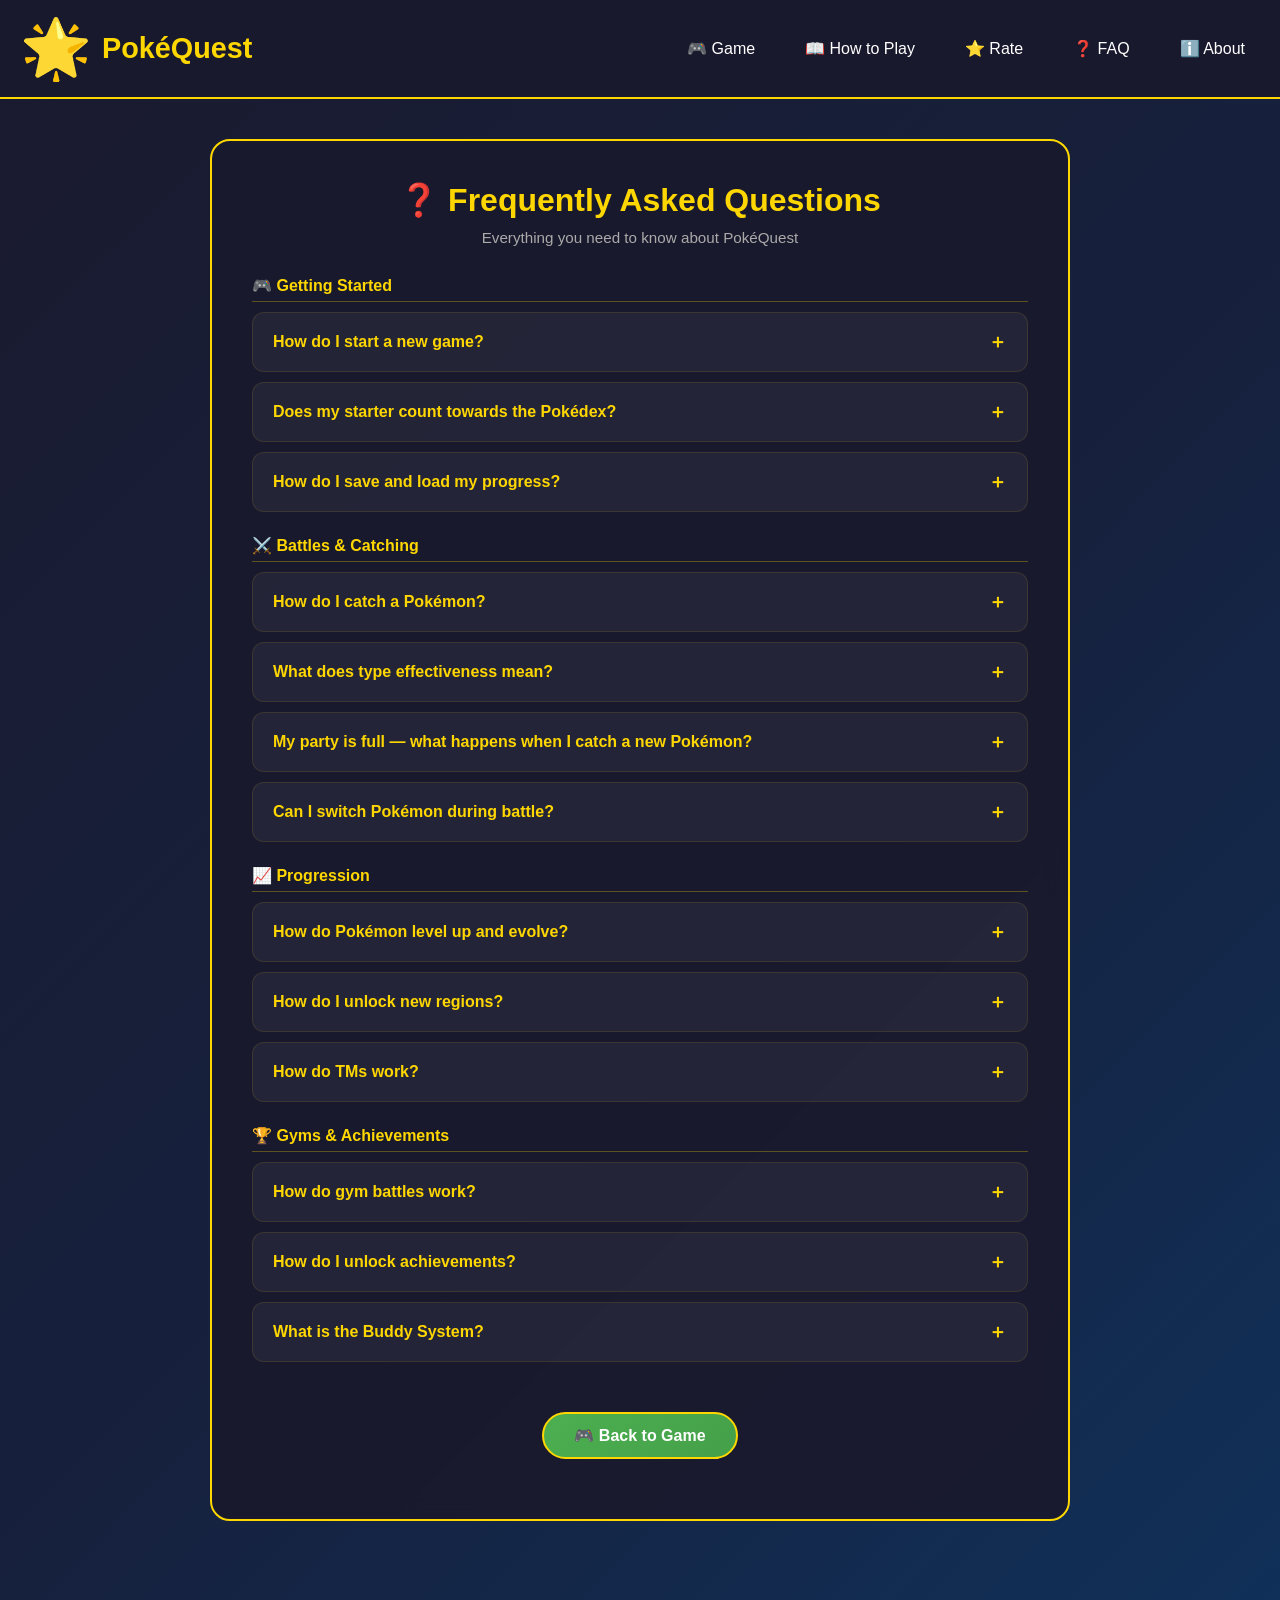
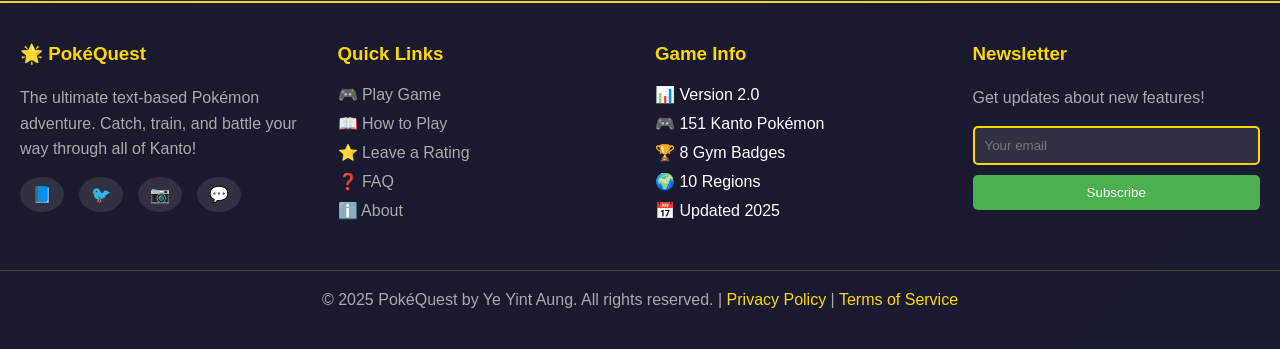
==== pokequest(main)/how-to-play.html @ 94826c42 "Add files via upload" ====
<!DOCTYPE html>
<html lang="en">
<head>
    <meta charset="UTF-8">
    <meta name="viewport" content="width=device-width, initial-scale=1.0">
    <title>PokéQuest - FAQ</title>
    <style>
        * { margin:0; padding:0; box-sizing:border-box; }
        body { font-family:'Segoe UI',Tahoma,Geneva,Verdana,sans-serif; background:linear-gradient(135deg,#1a1a2e 0%,#16213e 50%,#0f3460 100%); min-height:100vh; color:#fff; display:flex; flex-direction:column; }
        .site-header { background:rgba(26,26,46,0.95); backdrop-filter:blur(10px); border-bottom:2px solid #ffd700; padding:15px 0; width:100%; }
        .header-container { max-width:1400px; margin:0 auto; padding:0 20px; display:flex; justify-content:space-between; align-items:center; flex-wrap:wrap; gap:15px; }
        .logo a { display:flex; align-items:center; gap:10px; text-decoration:none; font-size:1.8em; font-weight:bold; color:#ffd700; }
        .main-nav ul { display:flex; gap:20px; list-style:none; flex-wrap:wrap; }
        .nav-link { color:white; text-decoration:none; padding:8px 15px; border-radius:20px; transition:all 0.3s; }
        .nav-link:hover { background:rgba(255,215,0,0.2); color:#ffd700; }
        .faq-container { max-width:860px; margin:40px auto; background:rgba(26,26,46,0.95); backdrop-filter:blur(10px); border-radius:20px; padding:40px; border:2px solid #ffd700; flex:1; width:calc(100% - 40px); }
        h1 { color:#ffd700; text-align:center; margin-bottom:10px; font-size:2em; }
        .subtitle { color:#aaa; text-align:center; margin-bottom:30px; font-size:0.95em; }
        .faq-category { color:#ffd700; font-size:1em; font-weight:bold; margin:24px 0 10px; padding-bottom:6px; border-bottom:1px solid rgba(255,215,0,0.3); }
        .faq-item { background:rgba(255,255,255,0.05); border-radius:12px; margin:10px 0; border:1px solid rgba(255,215,0,0.1); overflow:hidden; transition:border-color 0.2s; }
        .faq-item:hover { border-color:rgba(255,215,0,0.4); }
        .faq-question { font-weight:bold; color:#ffd700; padding:16px 20px; cursor:pointer; display:flex; justify-content:space-between; align-items:center; user-select:none; }
        .faq-question::after { content:'＋'; font-size:1.2em; color:#ffd700; transition:transform 0.3s; }
        .faq-item.active .faq-question::after { transform:rotate(45deg); }
        .faq-answer { color:#ddd; line-height:1.7; display:none; padding:0 20px 16px; }
        .faq-item.active .faq-answer { display:block; }
        .faq-answer strong { color:#fff; }
        .faq-answer code { background:rgba(255,215,0,0.15); color:#ffd700; padding:1px 5px; border-radius:4px; font-family:monospace; }
        .tip { background:rgba(255,215,0,0.08); border-left:3px solid #ffd700; padding:8px 12px; border-radius:0 8px 8px 0; margin-top:8px; font-size:0.9em; color:#ffd700; }
        .back-button { display:inline-block; padding:12px 30px; background:linear-gradient(135deg,#4CAF50,#45a049); color:white; text-decoration:none; border-radius:25px; font-weight:bold; border:2px solid #ffd700; margin:20px 0; }
        .site-footer { background:rgba(26,26,46,0.95); border-top:2px solid #ffd700; color:white; margin-top:40px; padding:40px 0 20px; }
        .footer-container { max-width:1400px; margin:0 auto; padding:0 20px; display:grid; grid-template-columns:repeat(4,1fr); gap:30px; }
        .footer-section h3 { color:#ffd700; margin-bottom:20px; }
        .footer-section p { color:#aaa; line-height:1.6; margin-bottom:15px; }
        .footer-section ul { list-style:none; }
        .footer-section ul li { margin:10px 0; }
        .footer-section ul li a { color:#aaa; text-decoration:none; transition:color 0.3s; }
        .footer-section ul li a:hover { color:#ffd700; }
        .social-links { display:flex; gap:15px; }
        .social-link { display:inline-block; padding:8px 12px; background:rgba(255,255,255,0.1); border-radius:50%; color:white; text-decoration:none; }
        .social-link:hover { background:#ffd700; color:#333; }
        .footer-bottom { text-align:center; padding:20px; border-top:1px solid rgba(255,215,0,0.2); color:#aaa; margin-top:40px; }
        .footer-bottom a { color:#ffd700; text-decoration:none; }
        @media(max-width:768px){ .header-container{flex-direction:column;text-align:center;} .main-nav ul{justify-content:center;} .footer-container{grid-template-columns:1fr;text-align:center;} }
    </style>
</head>
<body>
<header class="site-header">
    <div class="header-container">
        <div class="logo"><a href="index.html"><span style="font-size:2em;">🌟</span><span style="color:#ffd700;">PokéQuest</span></a></div>
        <nav class="main-nav"><ul>
            <li><a href="index.html" class="nav-link">🎮 Game</a></li>
            <li><a href="how-to-play.html" class="nav-link">📖 How to Play</a></li>
            <li><a href="rating.html" class="nav-link">⭐ Rate</a></li>
            <li><a href="faq.html" class="nav-link">❓ FAQ</a></li>
            <li><a href="about.html" class="nav-link">ℹ️ About</a></li>
        </ul></nav>
    </div>
</header>

<div class="faq-container">
    <h1>❓ Frequently Asked Questions</h1>
    <p class="subtitle">Everything you need to know about PokéQuest</p>

    <div class="faq-category">🎮 Getting Started</div>

    <div class="faq-item" onclick="this.classList.toggle('active')">
        <div class="faq-question">How do I start a new game?</div>
        <div class="faq-answer">Click <strong>New Game</strong> on the main menu. You'll be asked to choose one of three starter Pokémon — Bulbasaur (Grass), Charmander (Fire), or Squirtle (Water). Your starter choice affects your early battles, so pick one that suits your style! Once chosen, click <strong>Explore</strong> to begin your adventure.</div>
    </div>

    <div class="faq-item" onclick="this.classList.toggle('active')">
        <div class="faq-question">Does my starter count towards the Pokédex?</div>
        <div class="faq-answer">No — your starter Pokémon is given to you as a gift and does <strong>not</strong> count towards your Pokédex. Only Pokémon you catch in the wild are recorded. This is intentional so the "First Catch!" achievement feels earned.</div>
    </div>

    <div class="faq-item" onclick="this.classList.toggle('active')">
        <div class="faq-question">How do I save and load my progress?</div>
        <div class="faq-answer">Click <strong>💾 Save</strong> to download a <code>.json</code> save file to your device. To continue later, click <strong>📂 Load</strong> and select your save file. Your game also <strong>auto-saves to your browser</strong> every 60 seconds — but always use the file save before closing the tab, as browser storage can be cleared. <div class="tip">💡 Tip: Name your save files clearly so you can find them easily!</div></div>
    </div>

    <div class="faq-category">⚔️ Battles &amp; Catching</div>

    <div class="faq-item" onclick="this.classList.toggle('active')">
        <div class="faq-question">How do I catch a Pokémon?</div>
        <div class="faq-answer">When a wild Pokémon appears, select your fighter then use the <strong>⚔️ Move</strong> button to attack it. Lower its HP to increase your catch chance, then throw a Pokéball from the battle screen. The catch rates are: <strong>Poké Ball 30%</strong>, <strong>Great Ball 50%</strong>, <strong>Ultra Ball 70%</strong>, <strong>Master Ball 100%</strong>. Getting the enemy below 10% HP gives a massive catch bonus! <div class="tip">💡 Tip: Watch the "Catch: X%" display on the enemy card — it updates in real time.</div></div>
    </div>

    <div class="faq-item" onclick="this.classList.toggle('active')">
        <div class="faq-question">What does type effectiveness mean?</div>
        <div class="faq-answer">Each Pokémon has a type (Fire, Water, Grass, Electric, etc.) and moves deal extra or reduced damage depending on the target's type. The move selection screen shows a badge on every move: <strong style="color:#ffaa00;">⚡ Super Effective (×2)</strong>, <strong style="color:#88ee88;">▲ Effective (×1.5)</strong>, <strong style="color:#aaa;">— Normal</strong>, <strong style="color:#88aaff;">▼ Not Very Effective (×0.5)</strong>, or <strong style="color:#888;">✗ No Effect (×0)</strong>. Always choose super effective moves when you can!</div>
    </div>

    <div class="faq-item" onclick="this.classList.toggle('active')">
        <div class="faq-question">My party is full — what happens when I catch a new Pokémon?</div>
        <div class="faq-answer">Your party holds up to <strong>6 Pokémon</strong>. If you catch one while your party is full, it is automatically sent to the <strong>🖥️ PC Box</strong>. You'll see a message saying "Caught X! Party full — sent to PC." Use the PC Box button to manage your stored Pokémon and swap them into your party.</div>
    </div>

    <div class="faq-item" onclick="this.classList.toggle('active')">
        <div class="faq-question">Can I switch Pokémon during battle?</div>
        <div class="faq-answer">Yes — click the <strong>🔄 Switch</strong> button in battle to choose a different Pokémon from your party. Fainted Pokémon (0 HP) cannot be selected. Switching doesn't use your turn, but the enemy still attacks after you switch.</div>
    </div>

    <div class="faq-category">📈 Progression</div>

    <div class="faq-item" onclick="this.classList.toggle('active')">
        <div class="faq-question">How do Pokémon level up and evolve?</div>
        <div class="faq-answer">Your Pokémon gain XP from winning battles and catching wild Pokémon. When they accumulate enough XP (level × 50), they level up automatically — gaining higher HP and Attack. At certain levels they evolve into stronger forms, gaining better stats and a new appearance. You can also use a <strong>🍬 Rare Candy</strong> from the shop to instantly level up any Pokémon.</div>
    </div>

    <div class="faq-item" onclick="this.classList.toggle('active')">
        <div class="faq-question">How do I unlock new regions?</div>
        <div class="faq-answer">Regions unlock automatically when your strongest Pokémon reaches the required level. The order is: <strong>Kanto Forest (Lv.1) → Mountains (Lv.21) → Coast (Lv.36) → City (Lv.46) → Plains (Lv.48) → Fuchsia (Lv.52) → Volcano (Lv.56) → Lavender Tower (Lv.66) → Safari Zone (Lv.76) → Victory Road (Lv.86)</strong>. A notification appears when a new region unlocks.</div>
    </div>

    <div class="faq-item" onclick="this.classList.toggle('active')">
        <div class="faq-question">How do TMs work?</div>
        <div class="faq-answer">TMs (Technical Machines) teach powerful moves to your Pokémon. Buy them from the <strong>🏪 Shop</strong> under the TMs tab. To use one, go to your Pokémon's detail page (tap any Pokémon in your party list) and press <strong>📀 Use TM</strong>. If your Pokémon already has 4 moves, you'll be asked which move to replace. TMs are not consumed — you keep them after teaching.</div>
    </div>

    <div class="faq-category">🏆 Gyms &amp; Achievements</div>

    <div class="faq-item" onclick="this.classList.toggle('active')">
        <div class="faq-question">How do gym battles work?</div>
        <div class="faq-answer">Each region (except Kanto Forest and Safari Zone) has a Gym Leader. Once you unlock a region, press the <strong>🏆 Gym</strong> button to challenge them. Select your Pokémon, then use the Move button to pick attacks — just like wild battles. Beating the leader earns a <strong>badge</strong> and credits. There are <strong>8 gyms</strong> total: Brock, Misty, Lt. Surge, Erika, Koga, Blaine, Sabrina, and Champion Lance.</div>
    </div>

    <div class="faq-item" onclick="this.classList.toggle('active')">
        <div class="faq-question">How do I unlock achievements?</div>
        <div class="faq-answer">Achievements unlock automatically as you play — catching Pokémon, winning battles, earning badges, evolving Pokémon, and more. When one unlocks, a toast notification appears in the top-right corner. View all 18 achievements and your progress by clicking the <strong>🏆 Achievements</strong> button.</div>
    </div>

    <div class="faq-item" onclick="this.classList.toggle('active')">
        <div class="faq-question">What is the Buddy System?</div>
        <div class="faq-answer">Open a Pokémon's detail page and tap <strong>🤝 Make Buddy</strong> to set it as your walking partner. As you explore, your buddy gains happiness. Higher happiness unlocks bonuses like bonus items and battle boosts. You can see your buddy's happiness bar in the sidebar.</div>
    </div>

    <div style="text-align:center;margin-top:30px;">
        <a href="index.html" class="back-button">🎮 Back to Game</a>
    </div>
</div>

<footer class="site-footer">
    <div class="footer-container">
        <div class="footer-section">
            <h3>🌟 PokéQuest</h3>
            <p>The ultimate text-based Pokémon adventure. Catch, train, and battle your way through all of Kanto!</p>
            <div class="social-links">
                <a href="#" class="social-link">📘</a>
                <a href="#" class="social-link">🐦</a>
                <a href="#" class="social-link">📷</a>
                <a href="#" class="social-link">💬</a>
            </div>
        </div>
        <div class="footer-section">
            <h3>Quick Links</h3>
            <ul>
                <li><a href="index.html">🎮 Play Game</a></li>
                <li><a href="how-to-play.html">📖 How to Play</a></li>
                <li><a href="rating.html">⭐ Leave a Rating</a></li>
                <li><a href="faq.html">❓ FAQ</a></li>
                <li><a href="about.html">ℹ️ About</a></li>
            </ul>
        </div>
        <div class="footer-section">
            <h3>Game Info</h3>
            <ul>
                <li>📊 Version 2.0</li>
                <li>🎮 151 Kanto Pokémon</li>
                <li>🏆 8 Gym Badges</li>
                <li>🌍 10 Regions</li>
                <li>📅 Updated 2025</li>
            </ul>
        </div>
        <div class="footer-section">
            <h3>Newsletter</h3>
            <p>Get updates about new features!</p>
            <form onsubmit="event.preventDefault();alert('Thanks for subscribing!');this.reset();">
                <input type="email" placeholder="Your email" style="width:100%;padding:10px;margin-bottom:10px;border:2px solid #ffd700;border-radius:5px;background:rgba(255,255,255,0.1);color:white;">
                <button type="submit" style="width:100%;padding:10px;background:#4CAF50;border:none;border-radius:5px;color:white;cursor:pointer;">Subscribe</button>
            </form>
        </div>
    </div>
    <div class="footer-bottom">
        <p>&copy; 2025 PokéQuest by Ye Yint Aung. All rights reserved. | <a href="#">Privacy Policy</a> | <a href="#">Terms of Service</a></p>
    </div>
</footer>
</body>
</html>
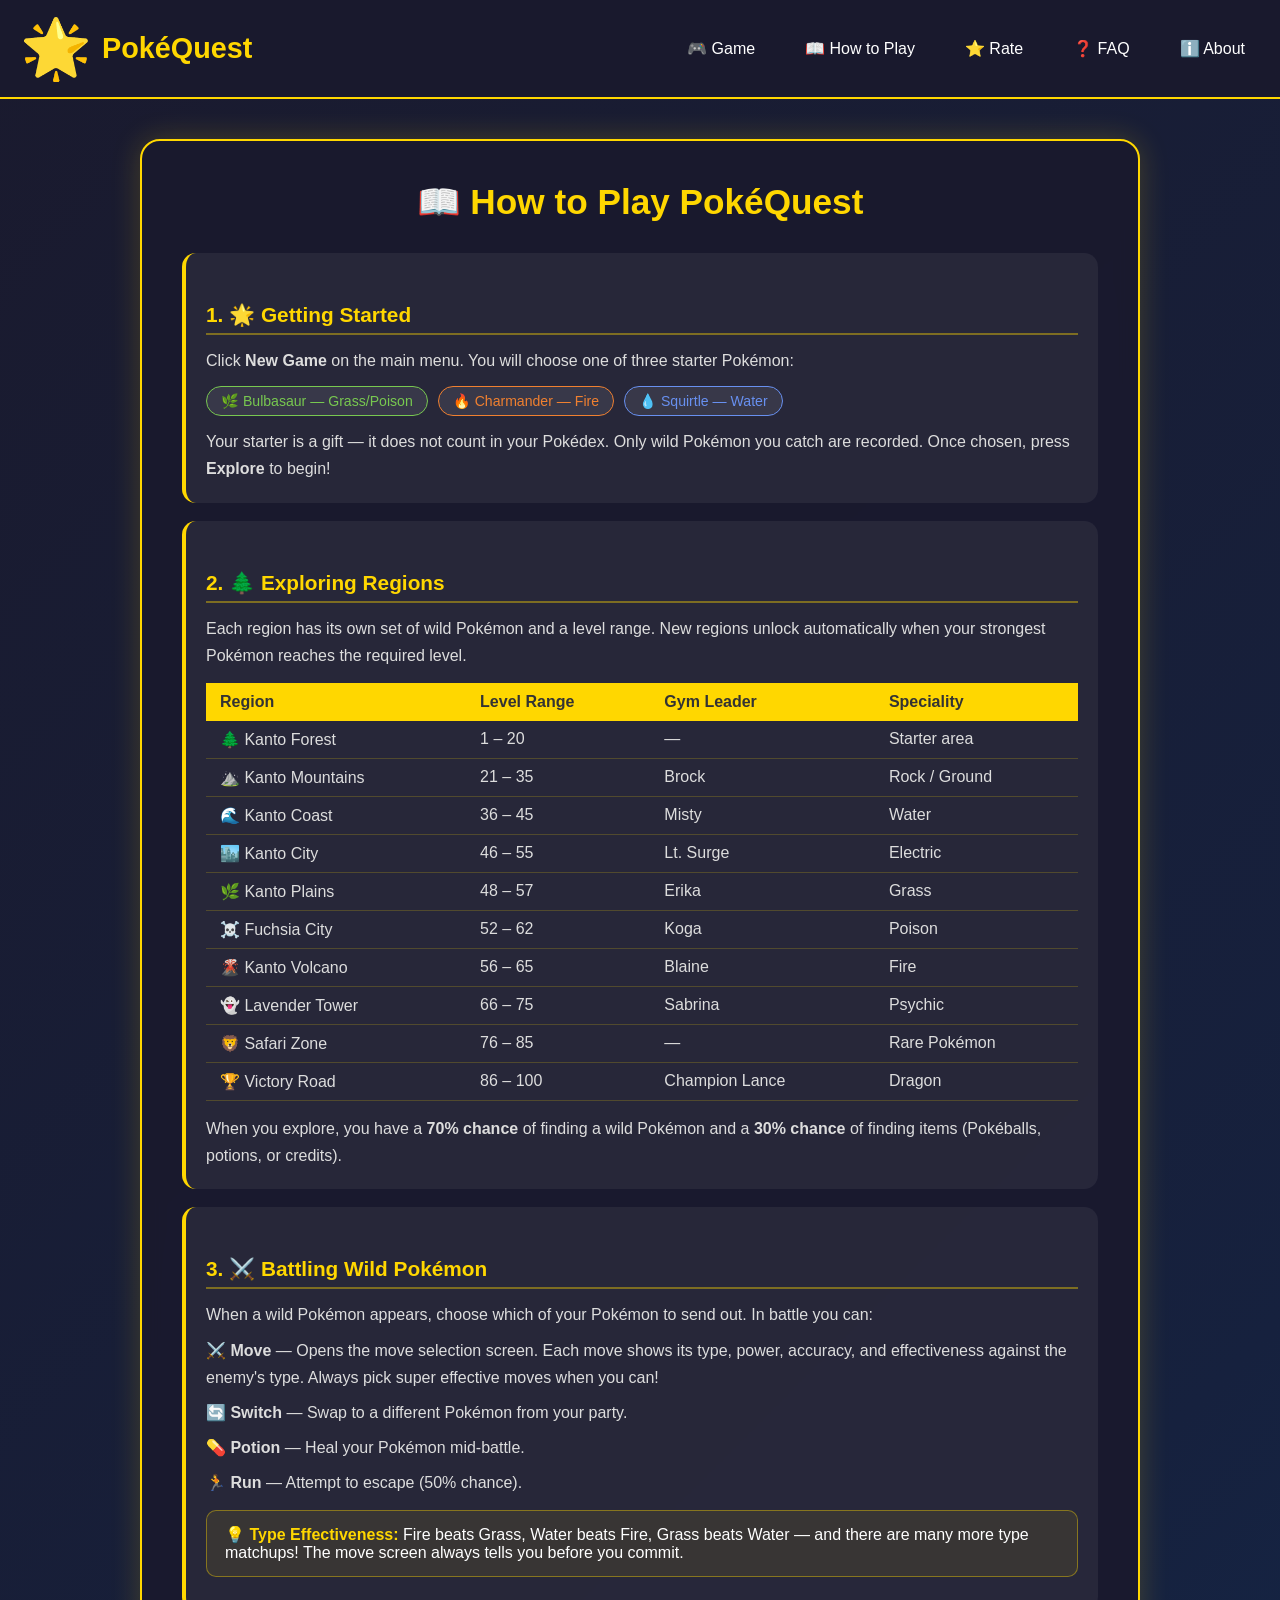
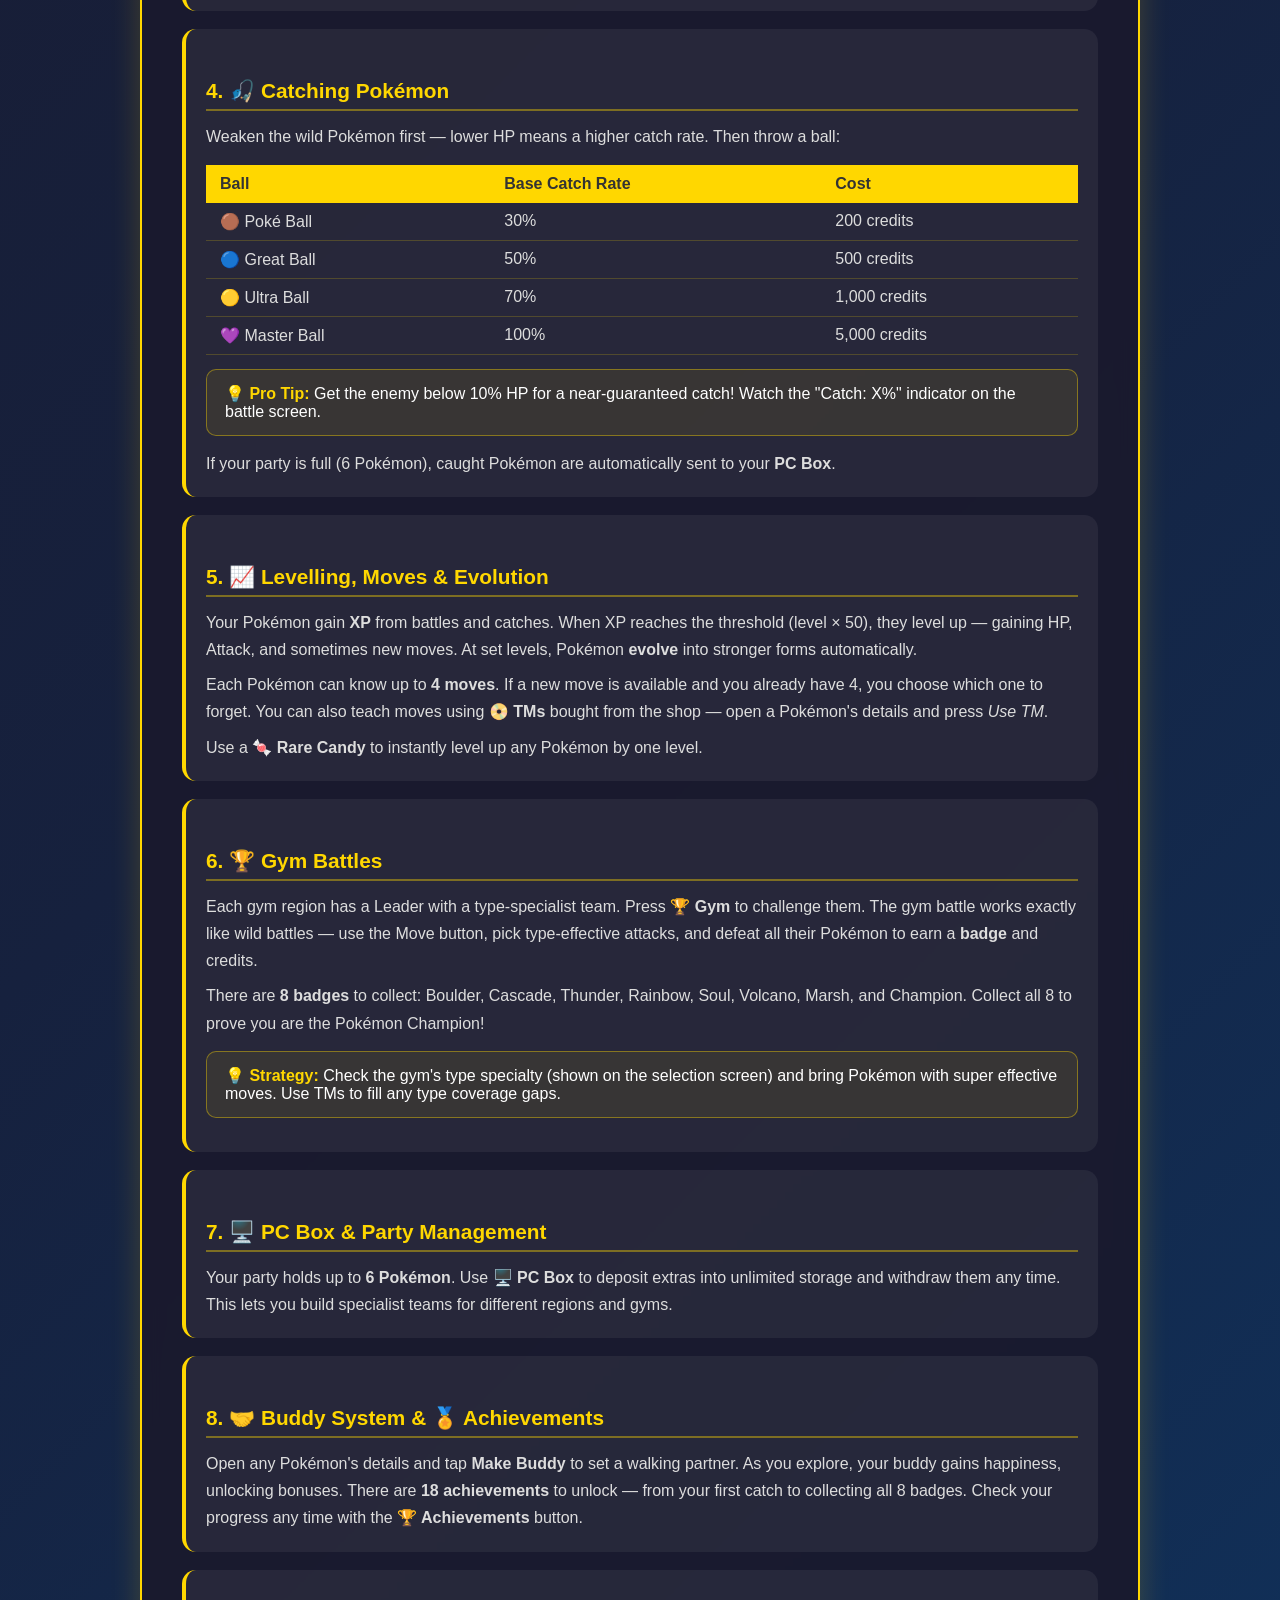
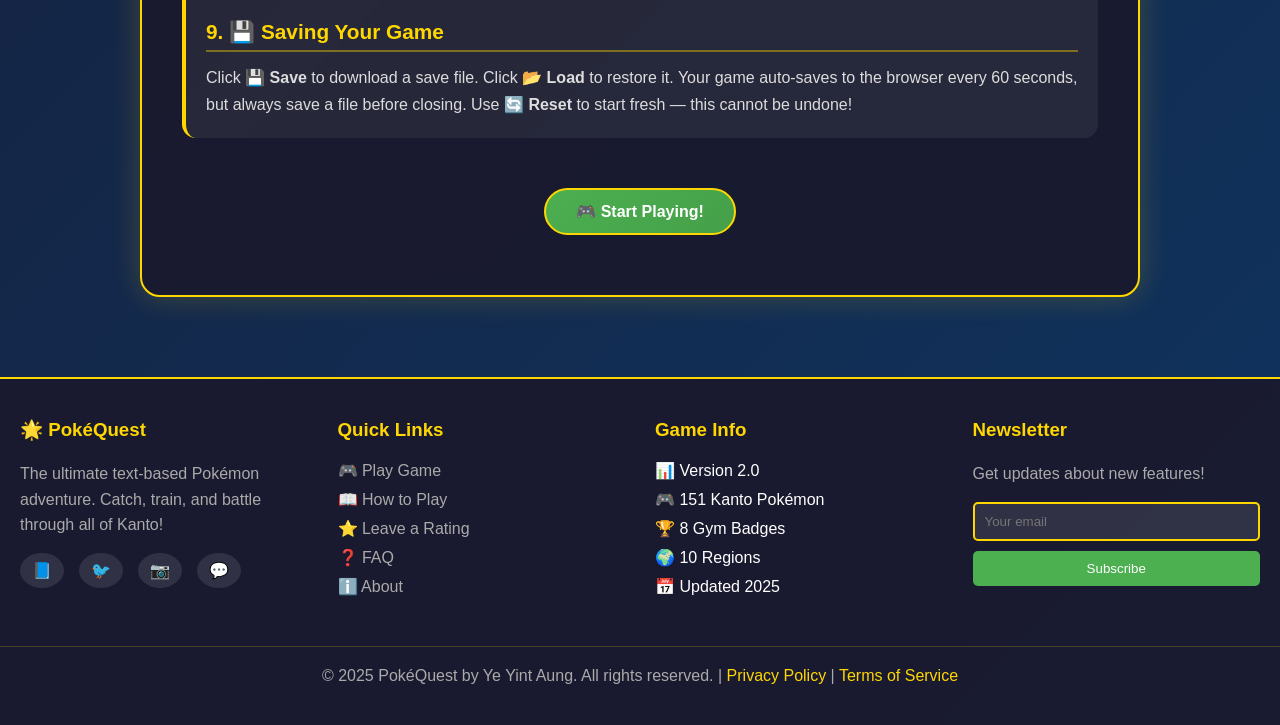
==== commit adf1c08d: "wrong file uploaded Updated the how-to-play page to provide detailed gameplay instructions and tips." ====
--- a/pokequest(main)/how-to-play.html
+++ b/pokequest(main)/how-to-play.html
@@ -3,30 +3,32 @@
 <head>
     <meta charset="UTF-8">
     <meta name="viewport" content="width=device-width, initial-scale=1.0">
-    <title>PokéQuest - FAQ</title>
+    <title>PokéQuest - How to Play</title>
     <style>
         * { margin:0; padding:0; box-sizing:border-box; }
         body { font-family:'Segoe UI',Tahoma,Geneva,Verdana,sans-serif; background:linear-gradient(135deg,#1a1a2e 0%,#16213e 50%,#0f3460 100%); min-height:100vh; color:#fff; display:flex; flex-direction:column; }
-        .site-header { background:rgba(26,26,46,0.95); backdrop-filter:blur(10px); border-bottom:2px solid #ffd700; padding:15px 0; width:100%; }
+        .site-header { background:rgba(26,26,46,0.95); backdrop-filter:blur(10px); border-bottom:2px solid #ffd700; padding:15px 0; }
         .header-container { max-width:1400px; margin:0 auto; padding:0 20px; display:flex; justify-content:space-between; align-items:center; flex-wrap:wrap; gap:15px; }
         .logo a { display:flex; align-items:center; gap:10px; text-decoration:none; font-size:1.8em; font-weight:bold; color:#ffd700; }
         .main-nav ul { display:flex; gap:20px; list-style:none; flex-wrap:wrap; }
         .nav-link { color:white; text-decoration:none; padding:8px 15px; border-radius:20px; transition:all 0.3s; }
         .nav-link:hover { background:rgba(255,215,0,0.2); color:#ffd700; }
-        .faq-container { max-width:860px; margin:40px auto; background:rgba(26,26,46,0.95); backdrop-filter:blur(10px); border-radius:20px; padding:40px; border:2px solid #ffd700; flex:1; width:calc(100% - 40px); }
-        h1 { color:#ffd700; text-align:center; margin-bottom:10px; font-size:2em; }
-        .subtitle { color:#aaa; text-align:center; margin-bottom:30px; font-size:0.95em; }
-        .faq-category { color:#ffd700; font-size:1em; font-weight:bold; margin:24px 0 10px; padding-bottom:6px; border-bottom:1px solid rgba(255,215,0,0.3); }
-        .faq-item { background:rgba(255,255,255,0.05); border-radius:12px; margin:10px 0; border:1px solid rgba(255,215,0,0.1); overflow:hidden; transition:border-color 0.2s; }
-        .faq-item:hover { border-color:rgba(255,215,0,0.4); }
-        .faq-question { font-weight:bold; color:#ffd700; padding:16px 20px; cursor:pointer; display:flex; justify-content:space-between; align-items:center; user-select:none; }
-        .faq-question::after { content:'＋'; font-size:1.2em; color:#ffd700; transition:transform 0.3s; }
-        .faq-item.active .faq-question::after { transform:rotate(45deg); }
-        .faq-answer { color:#ddd; line-height:1.7; display:none; padding:0 20px 16px; }
-        .faq-item.active .faq-answer { display:block; }
-        .faq-answer strong { color:#fff; }
-        .faq-answer code { background:rgba(255,215,0,0.15); color:#ffd700; padding:1px 5px; border-radius:4px; font-family:monospace; }
-        .tip { background:rgba(255,215,0,0.08); border-left:3px solid #ffd700; padding:8px 12px; border-radius:0 8px 8px 0; margin-top:8px; font-size:0.9em; color:#ffd700; }
+        .container { max-width:1000px; margin:40px auto; background:rgba(26,26,46,0.95); backdrop-filter:blur(10px); border-radius:20px; padding:40px; border:2px solid #ffd700; box-shadow:0 0 30px rgba(255,215,0,0.2); flex:1; width:calc(100% - 40px); }
+        h1 { color:#ffd700; text-align:center; margin-bottom:30px; font-size:2.2em; }
+        h2 { color:#ffd700; margin:30px 0 12px; padding-bottom:6px; border-bottom:2px solid rgba(255,215,0,0.4); font-size:1.3em; }
+        .step-box { background:rgba(255,255,255,0.06); border-radius:14px; padding:20px; margin:18px 0; border-left:4px solid #ffd700; }
+        .step-box p { color:#ddd; line-height:1.7; margin-bottom:8px; }
+        .step-box p:last-child { margin-bottom:0; }
+        .tip-box { background:rgba(255,215,0,0.08); border-radius:10px; padding:14px 18px; margin:14px 0; border:1px solid rgba(255,215,0,0.4); }
+        .tip-box strong { color:#ffd700; }
+        table { width:100%; border-collapse:collapse; margin:14px 0; }
+        th { background:#ffd700; color:#333; padding:10px 14px; text-align:left; }
+        td { padding:9px 14px; border-bottom:1px solid rgba(255,215,0,0.2); color:#ddd; }
+        tr:hover td { background:rgba(255,215,0,0.05); }
+        .badge-row { display:flex; flex-wrap:wrap; gap:10px; margin:12px 0; }
+        .badge-pill { background:rgba(255,255,255,0.08); border:1px solid rgba(255,215,0,0.4); border-radius:20px; padding:6px 14px; font-size:0.88em; color:#ffd700; }
+        .type-grid { display:grid; grid-template-columns:repeat(auto-fill,minmax(160px,1fr)); gap:8px; margin:12px 0; }
+        .type-card { border-radius:10px; padding:8px 12px; font-size:0.85em; font-weight:bold; text-align:center; }
         .back-button { display:inline-block; padding:12px 30px; background:linear-gradient(135deg,#4CAF50,#45a049); color:white; text-decoration:none; border-radius:25px; font-weight:bold; border:2px solid #ffd700; margin:20px 0; }
         .site-footer { background:rgba(26,26,46,0.95); border-top:2px solid #ffd700; color:white; margin-top:40px; padding:40px 0 20px; }
         .footer-container { max-width:1400px; margin:0 auto; padding:0 20px; display:grid; grid-template-columns:repeat(4,1fr); gap:30px; }
@@ -34,7 +36,7 @@
         .footer-section p { color:#aaa; line-height:1.6; margin-bottom:15px; }
         .footer-section ul { list-style:none; }
         .footer-section ul li { margin:10px 0; }
-        .footer-section ul li a { color:#aaa; text-decoration:none; transition:color 0.3s; }
+        .footer-section ul li a { color:#aaa; text-decoration:none; }
         .footer-section ul li a:hover { color:#ffd700; }
         .social-links { display:flex; gap:15px; }
         .social-link { display:inline-block; padding:8px 12px; background:rgba(255,255,255,0.1); border-radius:50%; color:white; text-decoration:none; }
@@ -58,85 +60,95 @@
     </div>
 </header>
 
-<div class="faq-container">
-    <h1>❓ Frequently Asked Questions</h1>
-    <p class="subtitle">Everything you need to know about PokéQuest</p>
-
-    <div class="faq-category">🎮 Getting Started</div>
-
-    <div class="faq-item" onclick="this.classList.toggle('active')">
-        <div class="faq-question">How do I start a new game?</div>
-        <div class="faq-answer">Click <strong>New Game</strong> on the main menu. You'll be asked to choose one of three starter Pokémon — Bulbasaur (Grass), Charmander (Fire), or Squirtle (Water). Your starter choice affects your early battles, so pick one that suits your style! Once chosen, click <strong>Explore</strong> to begin your adventure.</div>
-    </div>
-
-    <div class="faq-item" onclick="this.classList.toggle('active')">
-        <div class="faq-question">Does my starter count towards the Pokédex?</div>
-        <div class="faq-answer">No — your starter Pokémon is given to you as a gift and does <strong>not</strong> count towards your Pokédex. Only Pokémon you catch in the wild are recorded. This is intentional so the "First Catch!" achievement feels earned.</div>
-    </div>
-
-    <div class="faq-item" onclick="this.classList.toggle('active')">
-        <div class="faq-question">How do I save and load my progress?</div>
-        <div class="faq-answer">Click <strong>💾 Save</strong> to download a <code>.json</code> save file to your device. To continue later, click <strong>📂 Load</strong> and select your save file. Your game also <strong>auto-saves to your browser</strong> every 60 seconds — but always use the file save before closing the tab, as browser storage can be cleared. <div class="tip">💡 Tip: Name your save files clearly so you can find them easily!</div></div>
-    </div>
-
-    <div class="faq-category">⚔️ Battles &amp; Catching</div>
-
-    <div class="faq-item" onclick="this.classList.toggle('active')">
-        <div class="faq-question">How do I catch a Pokémon?</div>
-        <div class="faq-answer">When a wild Pokémon appears, select your fighter then use the <strong>⚔️ Move</strong> button to attack it. Lower its HP to increase your catch chance, then throw a Pokéball from the battle screen. The catch rates are: <strong>Poké Ball 30%</strong>, <strong>Great Ball 50%</strong>, <strong>Ultra Ball 70%</strong>, <strong>Master Ball 100%</strong>. Getting the enemy below 10% HP gives a massive catch bonus! <div class="tip">💡 Tip: Watch the "Catch: X%" display on the enemy card — it updates in real time.</div></div>
-    </div>
-
-    <div class="faq-item" onclick="this.classList.toggle('active')">
-        <div class="faq-question">What does type effectiveness mean?</div>
-        <div class="faq-answer">Each Pokémon has a type (Fire, Water, Grass, Electric, etc.) and moves deal extra or reduced damage depending on the target's type. The move selection screen shows a badge on every move: <strong style="color:#ffaa00;">⚡ Super Effective (×2)</strong>, <strong style="color:#88ee88;">▲ Effective (×1.5)</strong>, <strong style="color:#aaa;">— Normal</strong>, <strong style="color:#88aaff;">▼ Not Very Effective (×0.5)</strong>, or <strong style="color:#888;">✗ No Effect (×0)</strong>. Always choose super effective moves when you can!</div>
-    </div>
-
-    <div class="faq-item" onclick="this.classList.toggle('active')">
-        <div class="faq-question">My party is full — what happens when I catch a new Pokémon?</div>
-        <div class="faq-answer">Your party holds up to <strong>6 Pokémon</strong>. If you catch one while your party is full, it is automatically sent to the <strong>🖥️ PC Box</strong>. You'll see a message saying "Caught X! Party full — sent to PC." Use the PC Box button to manage your stored Pokémon and swap them into your party.</div>
-    </div>
-
-    <div class="faq-item" onclick="this.classList.toggle('active')">
-        <div class="faq-question">Can I switch Pokémon during battle?</div>
-        <div class="faq-answer">Yes — click the <strong>🔄 Switch</strong> button in battle to choose a different Pokémon from your party. Fainted Pokémon (0 HP) cannot be selected. Switching doesn't use your turn, but the enemy still attacks after you switch.</div>
-    </div>
-
-    <div class="faq-category">📈 Progression</div>
-
-    <div class="faq-item" onclick="this.classList.toggle('active')">
-        <div class="faq-question">How do Pokémon level up and evolve?</div>
-        <div class="faq-answer">Your Pokémon gain XP from winning battles and catching wild Pokémon. When they accumulate enough XP (level × 50), they level up automatically — gaining higher HP and Attack. At certain levels they evolve into stronger forms, gaining better stats and a new appearance. You can also use a <strong>🍬 Rare Candy</strong> from the shop to instantly level up any Pokémon.</div>
-    </div>
-
-    <div class="faq-item" onclick="this.classList.toggle('active')">
-        <div class="faq-question">How do I unlock new regions?</div>
-        <div class="faq-answer">Regions unlock automatically when your strongest Pokémon reaches the required level. The order is: <strong>Kanto Forest (Lv.1) → Mountains (Lv.21) → Coast (Lv.36) → City (Lv.46) → Plains (Lv.48) → Fuchsia (Lv.52) → Volcano (Lv.56) → Lavender Tower (Lv.66) → Safari Zone (Lv.76) → Victory Road (Lv.86)</strong>. A notification appears when a new region unlocks.</div>
-    </div>
-
-    <div class="faq-item" onclick="this.classList.toggle('active')">
-        <div class="faq-question">How do TMs work?</div>
-        <div class="faq-answer">TMs (Technical Machines) teach powerful moves to your Pokémon. Buy them from the <strong>🏪 Shop</strong> under the TMs tab. To use one, go to your Pokémon's detail page (tap any Pokémon in your party list) and press <strong>📀 Use TM</strong>. If your Pokémon already has 4 moves, you'll be asked which move to replace. TMs are not consumed — you keep them after teaching.</div>
-    </div>
-
-    <div class="faq-category">🏆 Gyms &amp; Achievements</div>
-
-    <div class="faq-item" onclick="this.classList.toggle('active')">
-        <div class="faq-question">How do gym battles work?</div>
-        <div class="faq-answer">Each region (except Kanto Forest and Safari Zone) has a Gym Leader. Once you unlock a region, press the <strong>🏆 Gym</strong> button to challenge them. Select your Pokémon, then use the Move button to pick attacks — just like wild battles. Beating the leader earns a <strong>badge</strong> and credits. There are <strong>8 gyms</strong> total: Brock, Misty, Lt. Surge, Erika, Koga, Blaine, Sabrina, and Champion Lance.</div>
-    </div>
-
-    <div class="faq-item" onclick="this.classList.toggle('active')">
-        <div class="faq-question">How do I unlock achievements?</div>
-        <div class="faq-answer">Achievements unlock automatically as you play — catching Pokémon, winning battles, earning badges, evolving Pokémon, and more. When one unlocks, a toast notification appears in the top-right corner. View all 18 achievements and your progress by clicking the <strong>🏆 Achievements</strong> button.</div>
-    </div>
-
-    <div class="faq-item" onclick="this.classList.toggle('active')">
-        <div class="faq-question">What is the Buddy System?</div>
-        <div class="faq-answer">Open a Pokémon's detail page and tap <strong>🤝 Make Buddy</strong> to set it as your walking partner. As you explore, your buddy gains happiness. Higher happiness unlocks bonuses like bonus items and battle boosts. You can see your buddy's happiness bar in the sidebar.</div>
+<div class="container">
+    <h1>📖 How to Play PokéQuest</h1>
+
+    <div class="step-box">
+        <h2>1. 🌟 Getting Started</h2>
+        <p>Click <strong>New Game</strong> on the main menu. You will choose one of three starter Pokémon:</p>
+        <div class="badge-row">
+            <span class="badge-pill" style="border-color:#78C850;color:#78C850;">🌿 Bulbasaur — Grass/Poison</span>
+            <span class="badge-pill" style="border-color:#F08030;color:#F08030;">🔥 Charmander — Fire</span>
+            <span class="badge-pill" style="border-color:#6890F0;color:#6890F0;">💧 Squirtle — Water</span>
+        </div>
+        <p>Your starter is a gift — it does not count in your Pokédex. Only wild Pokémon you catch are recorded. Once chosen, press <strong>Explore</strong> to begin!</p>
+    </div>
+
+    <div class="step-box">
+        <h2>2. 🌲 Exploring Regions</h2>
+        <p>Each region has its own set of wild Pokémon and a level range. New regions unlock automatically when your strongest Pokémon reaches the required level.</p>
+        <table>
+            <tr><th>Region</th><th>Level Range</th><th>Gym Leader</th><th>Speciality</th></tr>
+            <tr><td>🌲 Kanto Forest</td><td>1 – 20</td><td>—</td><td>Starter area</td></tr>
+            <tr><td>⛰️ Kanto Mountains</td><td>21 – 35</td><td>Brock</td><td>Rock / Ground</td></tr>
+            <tr><td>🌊 Kanto Coast</td><td>36 – 45</td><td>Misty</td><td>Water</td></tr>
+            <tr><td>🏙️ Kanto City</td><td>46 – 55</td><td>Lt. Surge</td><td>Electric</td></tr>
+            <tr><td>🌿 Kanto Plains</td><td>48 – 57</td><td>Erika</td><td>Grass</td></tr>
+            <tr><td>☠️ Fuchsia City</td><td>52 – 62</td><td>Koga</td><td>Poison</td></tr>
+            <tr><td>🌋 Kanto Volcano</td><td>56 – 65</td><td>Blaine</td><td>Fire</td></tr>
+            <tr><td>👻 Lavender Tower</td><td>66 – 75</td><td>Sabrina</td><td>Psychic</td></tr>
+            <tr><td>🦁 Safari Zone</td><td>76 – 85</td><td>—</td><td>Rare Pokémon</td></tr>
+            <tr><td>🏆 Victory Road</td><td>86 – 100</td><td>Champion Lance</td><td>Dragon</td></tr>
+        </table>
+        <p>When you explore, you have a <strong>70% chance</strong> of finding a wild Pokémon and a <strong>30% chance</strong> of finding items (Pokéballs, potions, or credits).</p>
+    </div>
+
+    <div class="step-box">
+        <h2>3. ⚔️ Battling Wild Pokémon</h2>
+        <p>When a wild Pokémon appears, choose which of your Pokémon to send out. In battle you can:</p>
+        <p><strong>⚔️ Move</strong> — Opens the move selection screen. Each move shows its type, power, accuracy, and effectiveness against the enemy's type. Always pick super effective moves when you can!</p>
+        <p><strong>🔄 Switch</strong> — Swap to a different Pokémon from your party.</p>
+        <p><strong>💊 Potion</strong> — Heal your Pokémon mid-battle.</p>
+        <p><strong>🏃 Run</strong> — Attempt to escape (50% chance).</p>
+
+        <div class="tip-box"><strong>💡 Type Effectiveness:</strong> Fire beats Grass, Water beats Fire, Grass beats Water — and there are many more type matchups! The move screen always tells you before you commit.</div>
+    </div>
+
+    <div class="step-box">
+        <h2>4. 🎣 Catching Pokémon</h2>
+        <p>Weaken the wild Pokémon first — lower HP means a higher catch rate. Then throw a ball:</p>
+        <table>
+            <tr><th>Ball</th><th>Base Catch Rate</th><th>Cost</th></tr>
+            <tr><td>🟤 Poké Ball</td><td>30%</td><td>200 credits</td></tr>
+            <tr><td>🔵 Great Ball</td><td>50%</td><td>500 credits</td></tr>
+            <tr><td>🟡 Ultra Ball</td><td>70%</td><td>1,000 credits</td></tr>
+            <tr><td>💜 Master Ball</td><td>100%</td><td>5,000 credits</td></tr>
+        </table>
+        <div class="tip-box"><strong>💡 Pro Tip:</strong> Get the enemy below 10% HP for a near-guaranteed catch! Watch the "Catch: X%" indicator on the battle screen.</div>
+        <p>If your party is full (6 Pokémon), caught Pokémon are automatically sent to your <strong>PC Box</strong>.</p>
+    </div>
+
+    <div class="step-box">
+        <h2>5. 📈 Levelling, Moves &amp; Evolution</h2>
+        <p>Your Pokémon gain <strong>XP</strong> from battles and catches. When XP reaches the threshold (level × 50), they level up — gaining HP, Attack, and sometimes new moves. At set levels, Pokémon <strong>evolve</strong> into stronger forms automatically.</p>
+        <p>Each Pokémon can know up to <strong>4 moves</strong>. If a new move is available and you already have 4, you choose which one to forget. You can also teach moves using <strong>📀 TMs</strong> bought from the shop — open a Pokémon's details and press <em>Use TM</em>.</p>
+        <p>Use a <strong>🍬 Rare Candy</strong> to instantly level up any Pokémon by one level.</p>
+    </div>
+
+    <div class="step-box">
+        <h2>6. 🏆 Gym Battles</h2>
+        <p>Each gym region has a Leader with a type-specialist team. Press <strong>🏆 Gym</strong> to challenge them. The gym battle works exactly like wild battles — use the Move button, pick type-effective attacks, and defeat all their Pokémon to earn a <strong>badge</strong> and credits.</p>
+        <p>There are <strong>8 badges</strong> to collect: Boulder, Cascade, Thunder, Rainbow, Soul, Volcano, Marsh, and Champion. Collect all 8 to prove you are the Pokémon Champion!</p>
+        <div class="tip-box"><strong>💡 Strategy:</strong> Check the gym's type specialty (shown on the selection screen) and bring Pokémon with super effective moves. Use TMs to fill any type coverage gaps.</div>
+    </div>
+
+    <div class="step-box">
+        <h2>7. 🖥️ PC Box &amp; Party Management</h2>
+        <p>Your party holds up to <strong>6 Pokémon</strong>. Use <strong>🖥️ PC Box</strong> to deposit extras into unlimited storage and withdraw them any time. This lets you build specialist teams for different regions and gyms.</p>
+    </div>
+
+    <div class="step-box">
+        <h2>8. 🤝 Buddy System &amp; 🏅 Achievements</h2>
+        <p>Open any Pokémon's details and tap <strong>Make Buddy</strong> to set a walking partner. As you explore, your buddy gains happiness, unlocking bonuses. There are <strong>18 achievements</strong> to unlock — from your first catch to collecting all 8 badges. Check your progress any time with the <strong>🏆 Achievements</strong> button.</p>
+    </div>
+
+    <div class="step-box">
+        <h2>9. 💾 Saving Your Game</h2>
+        <p>Click <strong>💾 Save</strong> to download a save file. Click <strong>📂 Load</strong> to restore it. Your game auto-saves to the browser every 60 seconds, but always save a file before closing. Use <strong>🔄 Reset</strong> to start fresh — this cannot be undone!</p>
     </div>
 
     <div style="text-align:center;margin-top:30px;">
-        <a href="index.html" class="back-button">🎮 Back to Game</a>
+        <a href="index.html" class="back-button">🎮 Start Playing!</a>
     </div>
 </div>
 
@@ -144,7 +156,7 @@
     <div class="footer-container">
         <div class="footer-section">
             <h3>🌟 PokéQuest</h3>
-            <p>The ultimate text-based Pokémon adventure. Catch, train, and battle your way through all of Kanto!</p>
+            <p>The ultimate text-based Pokémon adventure. Catch, train, and battle through all of Kanto!</p>
             <div class="social-links">
                 <a href="#" class="social-link">📘</a>
                 <a href="#" class="social-link">🐦</a>
@@ -186,4 +198,4 @@
     </div>
 </footer>
 </body>
-</html>+</html>
